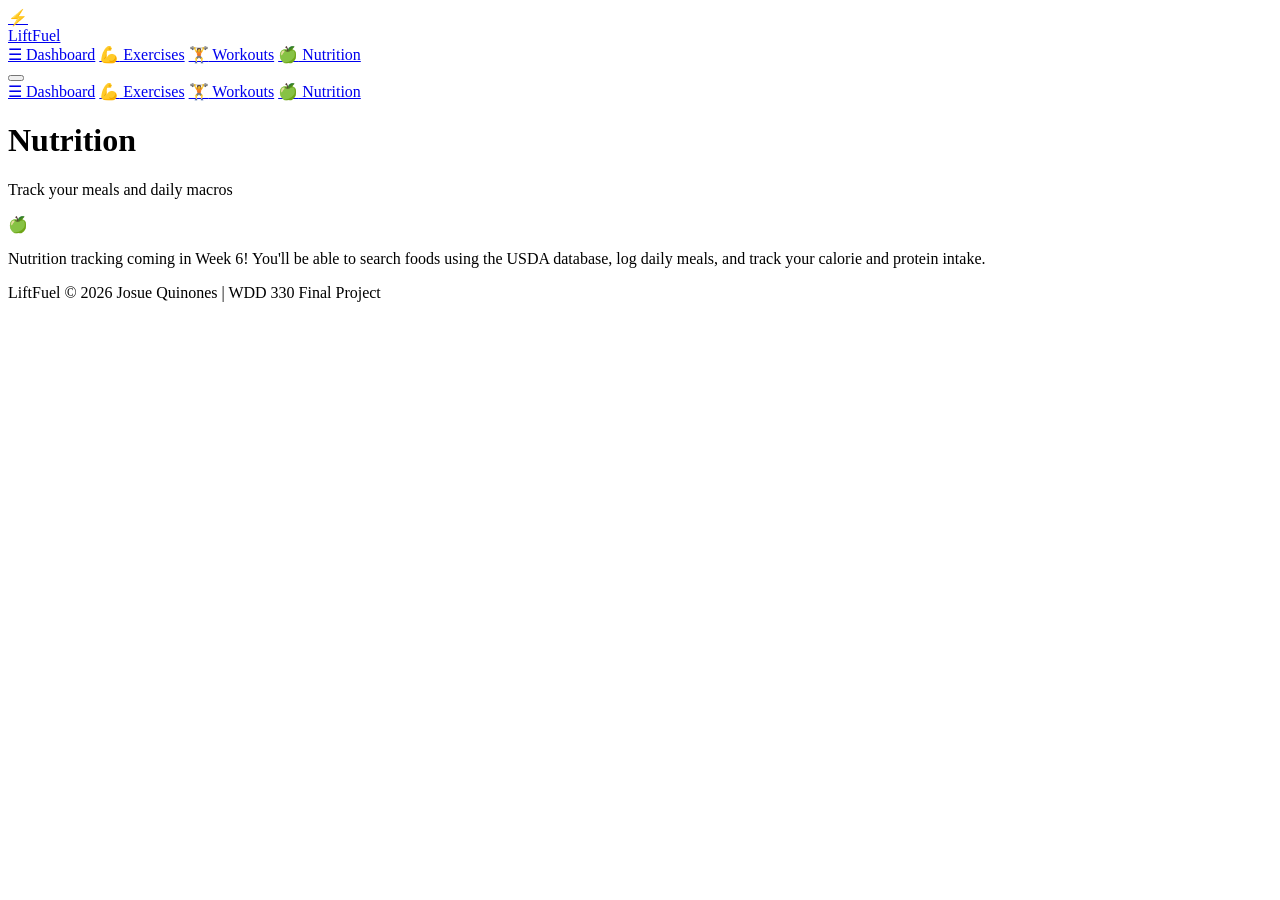
==== nutrition.html @ 5df855d7 "Add HTML pages (dashboard, exercises, workouts, nutrition)" ====
<!DOCTYPE html>
<html lang="en">
<head>
  <meta charset="UTF-8">
  <meta name="viewport" content="width=device-width, initial-scale=1.0">
  <title>LiftFuel - Nutrition</title>
  <link rel="preconnect" href="https://fonts.googleapis.com">
  <link href="https://fonts.googleapis.com/css2?family=Inter:wght@400;500;600;700;800&display=swap" rel="stylesheet">
  <link rel="stylesheet" href="css/styles.css">
</head>
<body>

  <!-- Header -->
  <header class="site-header">
    <div class="container header-inner">
      <a href="index.html" class="logo">
        <div class="logo-icon">&#9889;</div>
        Lift<span>Fuel</span>
      </a>
      <nav class="main-nav" id="desktopNav">
        <a href="index.html"><span class="nav-icon">&#9776;</span> Dashboard</a>
        <a href="exercises.html"><span class="nav-icon">&#128170;</span> Exercises</a>
        <a href="workouts.html"><span class="nav-icon">&#127947;</span> Workouts</a>
        <a href="nutrition.html" class="active"><span class="nav-icon">&#127823;</span> Nutrition</a>
      </nav>
      <button class="menu-toggle" id="menuToggle" aria-label="Toggle menu">
        <span></span><span></span><span></span>
      </button>
    </div>
  </header>

  <nav class="mobile-nav" id="mobileNav">
    <a href="index.html"><span class="nav-icon">&#9776;</span> Dashboard</a>
    <a href="exercises.html"><span class="nav-icon">&#128170;</span> Exercises</a>
    <a href="workouts.html"><span class="nav-icon">&#127947;</span> Workouts</a>
    <a href="nutrition.html" class="active"><span class="nav-icon">&#127823;</span> Nutrition</a>
  </nav>

  <main class="page-content">
    <div class="container">
      <div class="page-header">
        <h1>Nutrition</h1>
        <p>Track your meals and daily macros</p>
      </div>

      <div class="card">
        <div class="state-message">
          <div class="state-icon">&#127823;</div>
          <p>Nutrition tracking coming in Week 6! You'll be able to search foods using the USDA database, log daily meals, and track your calorie and protein intake.</p>
        </div>
      </div>
    </div>
  </main>

  <footer class="site-footer">
    <div class="container">
      <p>LiftFuel &copy; 2026 Josue Quinones | WDD 330 Final Project</p>
    </div>
  </footer>

  <script src="js/ui.js"></script>
</body>
</html>
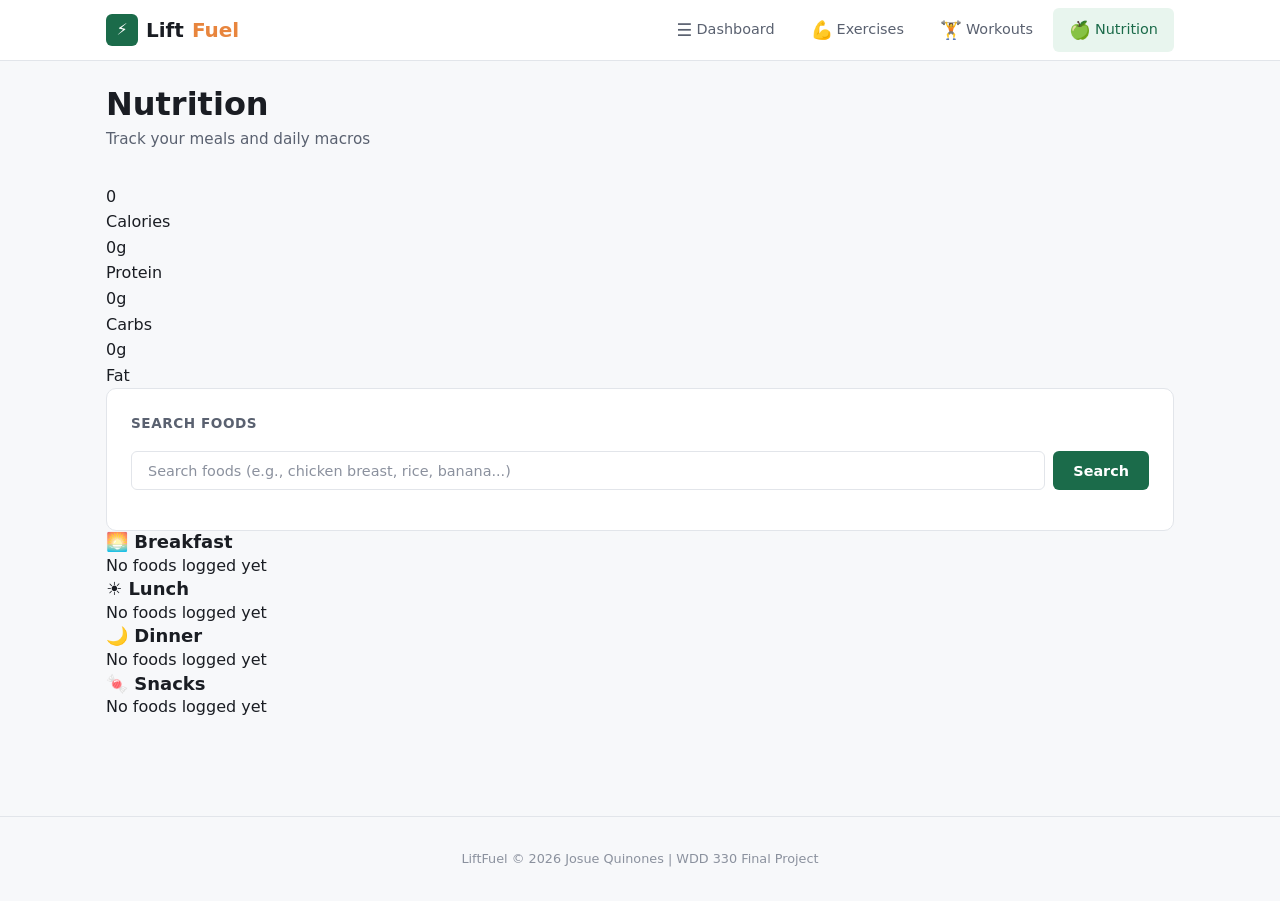
==== commit 326aac39: "Update nutrition page with food search, meal tracking, and macro totals Added daily macro totals sec" ====
--- a/nutrition.html
+++ b/nutrition.html
@@ -43,12 +43,124 @@
         <p>Track your meals and daily macros</p>
       </div>
 
-      <div class="card">
-        <div class="state-message">
-          <div class="state-icon">&#127823;</div>
-          <p>Nutrition tracking coming in Week 6! You'll be able to search foods using the USDA database, log daily meals, and track your calorie and protein intake.</p>
+      <!-- Daily Macro Totals -->
+      <div class="macro-totals" id="macroTotals">
+        <div class="macro-total-item">
+          <div class="macro-total-value" id="totalCalories">0</div>
+          <div class="macro-total-label">Calories</div>
+        </div>
+        <div class="macro-total-item">
+          <div class="macro-total-value" id="totalProtein">0g</div>
+          <div class="macro-total-label">Protein</div>
+        </div>
+        <div class="macro-total-item">
+          <div class="macro-total-value" id="totalCarbs">0g</div>
+          <div class="macro-total-label">Carbs</div>
+        </div>
+        <div class="macro-total-item">
+          <div class="macro-total-value" id="totalFat">0g</div>
+          <div class="macro-total-label">Fat</div>
         </div>
       </div>
+
+      <!-- Food Search -->
+      <div class="card food-search-container">
+        <div class="card-header">
+          <span class="card-title">Search Foods</span>
+        </div>
+        <div class="search-bar">
+          <div class="input-group" style="flex:1">
+            <input type="text" id="foodSearch" placeholder="Search foods (e.g., chicken breast, rice, banana...)" autocomplete="off">
+          </div>
+          <button class="btn btn-primary" id="foodSearchBtn">Search</button>
+        </div>
+
+        <!-- Search Results -->
+        <div id="foodResults" style="margin-top: var(--space-md);"></div>
+
+        <!-- Loading -->
+        <div id="foodLoading" style="display:none; margin-top: var(--space-md);">
+          <div class="state-message">
+            <div class="spinner"></div>
+            <p style="margin-top: var(--space-md)">Searching foods...</p>
+          </div>
+        </div>
+
+        <!-- Error -->
+        <div id="foodError" style="display:none; margin-top: var(--space-md);">
+          <div class="state-message">
+            <div class="state-icon">&#9888;</div>
+            <p id="foodErrorMsg">Something went wrong. Please try again.</p>
+          </div>
+        </div>
+      </div>
+
+      <!-- Add to Meal Modal -->
+      <div class="modal-overlay" id="addFoodModal">
+        <div class="modal">
+          <button class="modal-close" id="addFoodModalClose">&times;</button>
+          <h2 id="addFoodName">Food Name</h2>
+          <div id="addFoodBody">
+            <!-- Macro preview per serving -->
+            <div class="food-result-macros" id="addFoodMacros" style="margin-bottom: var(--space-md); font-size: 0.9rem;"></div>
+
+            <!-- Serving size -->
+            <div class="form-group" style="margin-bottom: var(--space-md);">
+              <label for="servingInput">Serving Size (grams)</label>
+              <input type="number" id="servingInput" min="1" value="100" style="width:100px;">
+            </div>
+
+            <!-- Meal type -->
+            <div class="form-group" style="margin-bottom: var(--space-md);">
+              <label for="mealTypeSelect">Add to</label>
+              <select id="mealTypeSelect">
+                <option value="breakfast">Breakfast</option>
+                <option value="lunch">Lunch</option>
+                <option value="dinner">Dinner</option>
+                <option value="snacks">Snacks</option>
+              </select>
+            </div>
+
+            <button class="btn btn-accent" id="confirmAddFoodBtn">Add to Meal</button>
+          </div>
+        </div>
+      </div>
+
+      <!-- Meal Sections -->
+      <div id="mealSections">
+        <!-- Breakfast -->
+        <div class="meal-section" data-meal="breakfast">
+          <div class="meal-section-header">
+            <h3>&#127749; Breakfast</h3>
+          </div>
+          <div class="meal-items" data-meal="breakfast"></div>
+        </div>
+
+        <!-- Lunch -->
+        <div class="meal-section" data-meal="lunch">
+          <div class="meal-section-header">
+            <h3>&#9728; Lunch</h3>
+          </div>
+          <div class="meal-items" data-meal="lunch"></div>
+        </div>
+
+        <!-- Dinner -->
+        <div class="meal-section" data-meal="dinner">
+          <div class="meal-section-header">
+            <h3>&#127769; Dinner</h3>
+          </div>
+          <div class="meal-items" data-meal="dinner"></div>
+        </div>
+
+        <!-- Snacks -->
+        <div class="meal-section" data-meal="snacks">
+          <div class="meal-section-header">
+            <h3>&#127852; Snacks</h3>
+          </div>
+          <div class="meal-items" data-meal="snacks"></div>
+        </div>
+      </div>
+
     </div>
   </main>
 
@@ -59,5 +171,9 @@
   </footer>
 
   <script src="js/ui.js"></script>
+  <script src="js/utils.js"></script>
+  <script src="js/storage.js"></script>
+  <script src="js/api/usda.js"></script>
+  <script src="js/nutrition.js"></script>
 </body>
 </html>
--- a/css/styles.css
+++ b/css/styles.css
@@ -0,0 +1,755 @@
+/* ============================================
+   LiftFuel - Workout & Nutrition Tracker
+   Base Styles & Graphic Identity
+   ============================================ */
+
+/* --- CSS Custom Properties (Brand Identity) --- */
+:root {
+  /* Primary palette */
+  --color-primary: #1B6B4A;
+  --color-primary-light: #238C61;
+  --color-primary-dark: #145236;
+  --color-primary-bg: #E8F5EE;
+
+  /* Accent */
+  --color-accent: #E8853D;
+  --color-accent-light: #F0A46A;
+  --color-accent-dark: #C96A24;
+
+  /* Neutrals */
+  --color-bg: #F7F8FA;
+  --color-surface: #FFFFFF;
+  --color-border: #E2E5EA;
+  --color-text: #1A1D23;
+  --color-text-secondary: #5A6170;
+  --color-text-muted: #8B919E;
+
+  /* Feedback */
+  --color-success: #22A75D;
+  --color-warning: #E8853D;
+  --color-error: #D94052;
+  --color-info: #3B82C4;
+
+  /* Spacing */
+  --space-xs: 0.25rem;
+  --space-sm: 0.5rem;
+  --space-md: 1rem;
+  --space-lg: 1.5rem;
+  --space-xl: 2rem;
+  --space-2xl: 3rem;
+
+  /* Typography */
+  --font-heading: 'Inter', system-ui, -apple-system, sans-serif;
+  --font-body: 'Inter', system-ui, -apple-system, sans-serif;
+  --font-mono: 'JetBrains Mono', 'Fira Code', monospace;
+
+  /* Radius */
+  --radius-sm: 6px;
+  --radius-md: 10px;
+  --radius-lg: 16px;
+  --radius-full: 9999px;
+
+  /* Shadows */
+  --shadow-sm: 0 1px 3px rgba(0, 0, 0, 0.06);
+  --shadow-md: 0 4px 12px rgba(0, 0, 0, 0.08);
+  --shadow-lg: 0 8px 24px rgba(0, 0, 0, 0.1);
+
+  /* Transitions */
+  --transition-fast: 150ms ease;
+  --transition-base: 250ms ease;
+}
+
+/* --- Reset & Base --- */
+*,
+*::before,
+*::after {
+  box-sizing: border-box;
+  margin: 0;
+  padding: 0;
+}
+
+html {
+  font-size: 16px;
+  scroll-behavior: smooth;
+}
+
+body {
+  font-family: var(--font-body);
+  color: var(--color-text);
+  background: var(--color-bg);
+  line-height: 1.6;
+  min-height: 100vh;
+  -webkit-font-smoothing: antialiased;
+}
+
+a {
+  color: var(--color-primary);
+  text-decoration: none;
+  transition: color var(--transition-fast);
+}
+
+a:hover {
+  color: var(--color-primary-light);
+}
+
+img {
+  max-width: 100%;
+  display: block;
+}
+
+button {
+  cursor: pointer;
+  font-family: inherit;
+  font-size: inherit;
+  border: none;
+  background: none;
+}
+
+ul, ol {
+  list-style: none;
+}
+
+/* --- Typography --- */
+h1, h2, h3, h4 {
+  font-family: var(--font-heading);
+  font-weight: 700;
+  line-height: 1.2;
+  color: var(--color-text);
+}
+
+h1 { font-size: 1.75rem; }
+h2 { font-size: 1.375rem; }
+h3 { font-size: 1.125rem; }
+h4 { font-size: 1rem; }
+
+.text-secondary { color: var(--color-text-secondary); }
+.text-muted { color: var(--color-text-muted); }
+.text-accent { color: var(--color-accent); }
+.text-primary { color: var(--color-primary); }
+
+/* --- Layout --- */
+.container {
+  width: 100%;
+  max-width: 1100px;
+  margin: 0 auto;
+  padding: 0 var(--space-md);
+}
+
+.page-content {
+  padding: var(--space-lg) 0 var(--space-2xl);
+}
+
+/* --- Header & Navigation --- */
+.site-header {
+  background: var(--color-surface);
+  border-bottom: 1px solid var(--color-border);
+  position: sticky;
+  top: 0;
+  z-index: 100;
+}
+
+.header-inner {
+  display: flex;
+  align-items: center;
+  justify-content: space-between;
+  height: 60px;
+}
+
+.logo {
+  display: flex;
+  align-items: center;
+  gap: var(--space-sm);
+  font-family: var(--font-heading);
+  font-weight: 800;
+  font-size: 1.25rem;
+  color: var(--color-text);
+}
+
+.logo-icon {
+  width: 32px;
+  height: 32px;
+  background: var(--color-primary);
+  border-radius: var(--radius-sm);
+  display: flex;
+  align-items: center;
+  justify-content: center;
+  color: white;
+  font-size: 1rem;
+}
+
+.logo span {
+  color: var(--color-accent);
+}
+
+/* Desktop nav */
+.main-nav {
+  display: none;
+}
+
+.main-nav a {
+  display: flex;
+  align-items: center;
+  gap: var(--space-xs);
+  padding: var(--space-sm) var(--space-md);
+  color: var(--color-text-secondary);
+  font-weight: 500;
+  font-size: 0.9rem;
+  border-radius: var(--radius-sm);
+  transition: all var(--transition-fast);
+}
+
+.main-nav a:hover,
+.main-nav a.active {
+  color: var(--color-primary);
+  background: var(--color-primary-bg);
+}
+
+.main-nav a .nav-icon {
+  font-size: 1.1rem;
+}
+
+/* Mobile hamburger */
+.menu-toggle {
+  display: flex;
+  flex-direction: column;
+  gap: 5px;
+  padding: var(--space-sm);
+}
+
+.menu-toggle span {
+  display: block;
+  width: 22px;
+  height: 2px;
+  background: var(--color-text);
+  border-radius: 2px;
+  transition: all var(--transition-base);
+}
+
+.menu-toggle.open span:nth-child(1) {
+  transform: rotate(45deg) translate(5px, 5px);
+}
+.menu-toggle.open span:nth-child(2) {
+  opacity: 0;
+}
+.menu-toggle.open span:nth-child(3) {
+  transform: rotate(-45deg) translate(5px, -5px);
+}
+
+/* Mobile nav drawer */
+.mobile-nav {
+  display: none;
+  position: fixed;
+  top: 60px;
+  left: 0;
+  right: 0;
+  bottom: 0;
+  background: var(--color-surface);
+  z-index: 99;
+  padding: var(--space-lg);
+  flex-direction: column;
+  gap: var(--space-sm);
+}
+
+.mobile-nav.open {
+  display: flex;
+}
+
+.mobile-nav a {
+  display: flex;
+  align-items: center;
+  gap: var(--space-sm);
+  padding: var(--space-md);
+  color: var(--color-text-secondary);
+  font-weight: 500;
+  font-size: 1rem;
+  border-radius: var(--radius-md);
+  transition: all var(--transition-fast);
+}
+
+.mobile-nav a:hover,
+.mobile-nav a.active {
+  color: var(--color-primary);
+  background: var(--color-primary-bg);
+}
+
+.mobile-nav a .nav-icon {
+  font-size: 1.25rem;
+}
+
+/* --- Buttons --- */
+.btn {
+  display: inline-flex;
+  align-items: center;
+  justify-content: center;
+  gap: var(--space-sm);
+  padding: 0.6rem 1.25rem;
+  font-weight: 600;
+  font-size: 0.9rem;
+  border-radius: var(--radius-sm);
+  transition: all var(--transition-fast);
+  white-space: nowrap;
+}
+
+.btn-primary {
+  background: var(--color-primary);
+  color: white;
+}
+.btn-primary:hover {
+  background: var(--color-primary-light);
+  color: white;
+}
+
+.btn-accent {
+  background: var(--color-accent);
+  color: white;
+}
+.btn-accent:hover {
+  background: var(--color-accent-light);
+  color: white;
+}
+
+.btn-outline {
+  border: 1.5px solid var(--color-border);
+  color: var(--color-text);
+  background: var(--color-surface);
+}
+.btn-outline:hover {
+  border-color: var(--color-primary);
+  color: var(--color-primary);
+}
+
+.btn-sm {
+  padding: 0.4rem 0.85rem;
+  font-size: 0.8rem;
+}
+
+.btn-lg {
+  padding: 0.75rem 1.5rem;
+  font-size: 1rem;
+}
+
+/* --- Cards --- */
+.card {
+  background: var(--color-surface);
+  border: 1px solid var(--color-border);
+  border-radius: var(--radius-md);
+  padding: var(--space-lg);
+  transition: box-shadow var(--transition-fast);
+}
+
+.card:hover {
+  box-shadow: var(--shadow-sm);
+}
+
+.card-header {
+  display: flex;
+  align-items: center;
+  justify-content: space-between;
+  margin-bottom: var(--space-md);
+}
+
+.card-title {
+  font-size: 0.85rem;
+  font-weight: 600;
+  color: var(--color-text-secondary);
+  text-transform: uppercase;
+  letter-spacing: 0.04em;
+}
+
+.card-icon {
+  width: 36px;
+  height: 36px;
+  border-radius: var(--radius-sm);
+  display: flex;
+  align-items: center;
+  justify-content: center;
+  font-size: 1.1rem;
+}
+
+.card-value {
+  font-size: 1.75rem;
+  font-weight: 800;
+  color: var(--color-text);
+  line-height: 1;
+  margin-bottom: var(--space-xs);
+}
+
+.card-subtitle {
+  font-size: 0.8rem;
+  color: var(--color-text-muted);
+}
+
+/* --- Grid Layouts --- */
+.grid-2 {
+  display: grid;
+  grid-template-columns: 1fr;
+  gap: var(--space-md);
+}
+
+.grid-3 {
+  display: grid;
+  grid-template-columns: 1fr;
+  gap: var(--space-md);
+}
+
+.grid-4 {
+  display: grid;
+  grid-template-columns: repeat(2, 1fr);
+  gap: var(--space-md);
+}
+
+/* --- Form Elements --- */
+.input-group {
+  position: relative;
+}
+
+.input-group input,
+.input-group select {
+  width: 100%;
+  padding: 0.65rem 1rem;
+  font-family: inherit;
+  font-size: 0.9rem;
+  border: 1.5px solid var(--color-border);
+  border-radius: var(--radius-sm);
+  background: var(--color-surface);
+  color: var(--color-text);
+  transition: border-color var(--transition-fast);
+}
+
+.input-group input:focus,
+.input-group select:focus {
+  outline: none;
+  border-color: var(--color-primary);
+  box-shadow: 0 0 0 3px var(--color-primary-bg);
+}
+
+.input-group input::placeholder {
+  color: var(--color-text-muted);
+}
+
+.search-bar {
+  display: flex;
+  gap: var(--space-sm);
+}
+
+.search-bar input {
+  flex: 1;
+}
+
+/* --- Tags / Badges --- */
+.badge {
+  display: inline-flex;
+  align-items: center;
+  padding: 0.2rem 0.6rem;
+  font-size: 0.75rem;
+  font-weight: 600;
+  border-radius: var(--radius-full);
+  gap: var(--space-xs);
+}
+
+.badge-primary {
+  background: var(--color-primary-bg);
+  color: var(--color-primary);
+}
+
+.badge-accent {
+  background: #FEF0E5;
+  color: var(--color-accent-dark);
+}
+
+/* --- Filter Pills --- */
+.filter-group {
+  display: flex;
+  flex-wrap: wrap;
+  gap: var(--space-sm);
+  margin: var(--space-md) 0;
+}
+
+.filter-pill {
+  padding: 0.35rem 0.85rem;
+  font-size: 0.8rem;
+  font-weight: 500;
+  border-radius: var(--radius-full);
+  border: 1.5px solid var(--color-border);
+  color: var(--color-text-secondary);
+  background: var(--color-surface);
+  cursor: pointer;
+  transition: all var(--transition-fast);
+}
+
+.filter-pill:hover,
+.filter-pill.active {
+  border-color: var(--color-primary);
+  color: var(--color-primary);
+  background: var(--color-primary-bg);
+}
+
+/* --- Exercise Cards --- */
+.exercise-list {
+  display: grid;
+  grid-template-columns: 1fr;
+  gap: var(--space-md);
+}
+
+.exercise-card {
+  background: var(--color-surface);
+  border: 1px solid var(--color-border);
+  border-radius: var(--radius-md);
+  padding: var(--space-lg);
+  cursor: pointer;
+  transition: all var(--transition-fast);
+}
+
+.exercise-card:hover {
+  border-color: var(--color-primary-light);
+  box-shadow: var(--shadow-sm);
+}
+
+.exercise-card h3 {
+  margin-bottom: var(--space-xs);
+}
+
+.exercise-meta {
+  display: flex;
+  flex-wrap: wrap;
+  gap: var(--space-sm);
+  margin-top: var(--space-sm);
+}
+
+/* --- Modal --- */
+.modal-overlay {
+  position: fixed;
+  inset: 0;
+  background: rgba(0, 0, 0, 0.5);
+  z-index: 200;
+  display: flex;
+  align-items: center;
+  justify-content: center;
+  padding: var(--space-md);
+  opacity: 0;
+  pointer-events: none;
+  transition: opacity var(--transition-base);
+}
+
+.modal-overlay.open {
+  opacity: 1;
+  pointer-events: all;
+}
+
+.modal {
+  background: var(--color-surface);
+  border-radius: var(--radius-lg);
+  max-width: 560px;
+  width: 100%;
+  max-height: 85vh;
+  overflow-y: auto;
+  padding: var(--space-xl);
+  position: relative;
+  transform: translateY(16px);
+  transition: transform var(--transition-base);
+}
+
+.modal-overlay.open .modal {
+  transform: translateY(0);
+}
+
+.modal-close {
+  position: absolute;
+  top: var(--space-md);
+  right: var(--space-md);
+  width: 32px;
+  height: 32px;
+  border-radius: var(--radius-full);
+  display: flex;
+  align-items: center;
+  justify-content: center;
+  color: var(--color-text-muted);
+  transition: all var(--transition-fast);
+  font-size: 1.25rem;
+}
+
+.modal-close:hover {
+  background: var(--color-bg);
+  color: var(--color-text);
+}
+
+.modal h2 {
+  margin-bottom: var(--space-md);
+  padding-right: var(--space-xl);
+}
+
+.modal .detail-section {
+  margin-bottom: var(--space-lg);
+}
+
+.modal .detail-section h4 {
+  color: var(--color-text-secondary);
+  text-transform: uppercase;
+  font-size: 0.75rem;
+  letter-spacing: 0.05em;
+  margin-bottom: var(--space-sm);
+}
+
+.modal .detail-section p,
+.modal .detail-section ul {
+  font-size: 0.9rem;
+  color: var(--color-text-secondary);
+  line-height: 1.7;
+}
+
+.modal .detail-section ul {
+  list-style: disc;
+  padding-left: var(--space-lg);
+}
+
+.modal .detail-section img {
+  border-radius: var(--radius-sm);
+  margin-top: var(--space-sm);
+}
+
+/* --- Loading / Empty / Error States --- */
+.state-message {
+  text-align: center;
+  padding: var(--space-2xl) var(--space-lg);
+  color: var(--color-text-muted);
+}
+
+.state-message .state-icon {
+  font-size: 2.5rem;
+  margin-bottom: var(--space-md);
+}
+
+.state-message p {
+  font-size: 0.9rem;
+  max-width: 320px;
+  margin: 0 auto;
+}
+
+.spinner {
+  display: inline-block;
+  width: 24px;
+  height: 24px;
+  border: 3px solid var(--color-border);
+  border-top-color: var(--color-primary);
+  border-radius: 50%;
+  animation: spin 0.7s linear infinite;
+}
+
+@keyframes spin {
+  to { transform: rotate(360deg); }
+}
+
+/* --- Dashboard Stat Cards --- */
+.stat-card .card-icon.green {
+  background: var(--color-primary-bg);
+  color: var(--color-primary);
+}
+.stat-card .card-icon.orange {
+  background: #FEF0E5;
+  color: var(--color-accent);
+}
+.stat-card .card-icon.blue {
+  background: #EBF2FA;
+  color: var(--color-info);
+}
+.stat-card .card-icon.red {
+  background: #FCECED;
+  color: var(--color-error);
+}
+
+/* --- Section Headers --- */
+.section-header {
+  display: flex;
+  align-items: center;
+  justify-content: space-between;
+  margin-bottom: var(--space-lg);
+}
+
+.section-header h2 {
+  font-size: 1.25rem;
+}
+
+/* --- Page Header --- */
+.page-header {
+  margin-bottom: var(--space-xl);
+}
+
+.page-header h1 {
+  margin-bottom: var(--space-xs);
+}
+
+.page-header p {
+  color: var(--color-text-secondary);
+  font-size: 0.95rem;
+}
+
+/* --- Quick Action List (Dashboard) --- */
+.quick-actions {
+  display: flex;
+  flex-direction: column;
+  gap: var(--space-sm);
+}
+
+.quick-action-item {
+  display: flex;
+  align-items: center;
+  gap: var(--space-md);
+  padding: var(--space-md);
+  border-radius: var(--radius-sm);
+  background: var(--color-bg);
+  transition: all var(--transition-fast);
+  text-decoration: none;
+  color: var(--color-text);
+}
+
+.quick-action-item:hover {
+  background: var(--color-primary-bg);
+  color: var(--color-primary);
+}
+
+.quick-action-item .qa-icon {
+  font-size: 1.25rem;
+}
+
+.quick-action-item .qa-text {
+  font-weight: 500;
+  font-size: 0.9rem;
+}
+
+/* --- Footer --- */
+.site-footer {
+  text-align: center;
+  padding: var(--space-xl) 0;
+  color: var(--color-text-muted);
+  font-size: 0.8rem;
+  border-top: 1px solid var(--color-border);
+  margin-top: var(--space-2xl);
+}
+
+/* ============================================
+   Responsive Breakpoints
+   ============================================ */
+
+/* Tablet (640px+) */
+@media (min-width: 640px) {
+  .grid-2 { grid-template-columns: repeat(2, 1fr); }
+  .grid-3 { grid-template-columns: repeat(2, 1fr); }
+  .exercise-list { grid-template-columns: repeat(2, 1fr); }
+
+  h1 { font-size: 2rem; }
+}
+
+/* Desktop (900px+) */
+@media (min-width: 900px) {
+  .menu-toggle { display: none; }
+
+  .main-nav {
+    display: flex;
+    align-items: center;
+    gap: var(--space-xs);
+  }
+
+  .grid-3 { grid-template-columns: repeat(3, 1fr); }
+  .grid-4 { grid-template-columns: repeat(4, 1fr); }
+  .exercise-list { grid-template-columns: repeat(3, 1fr); }
+}
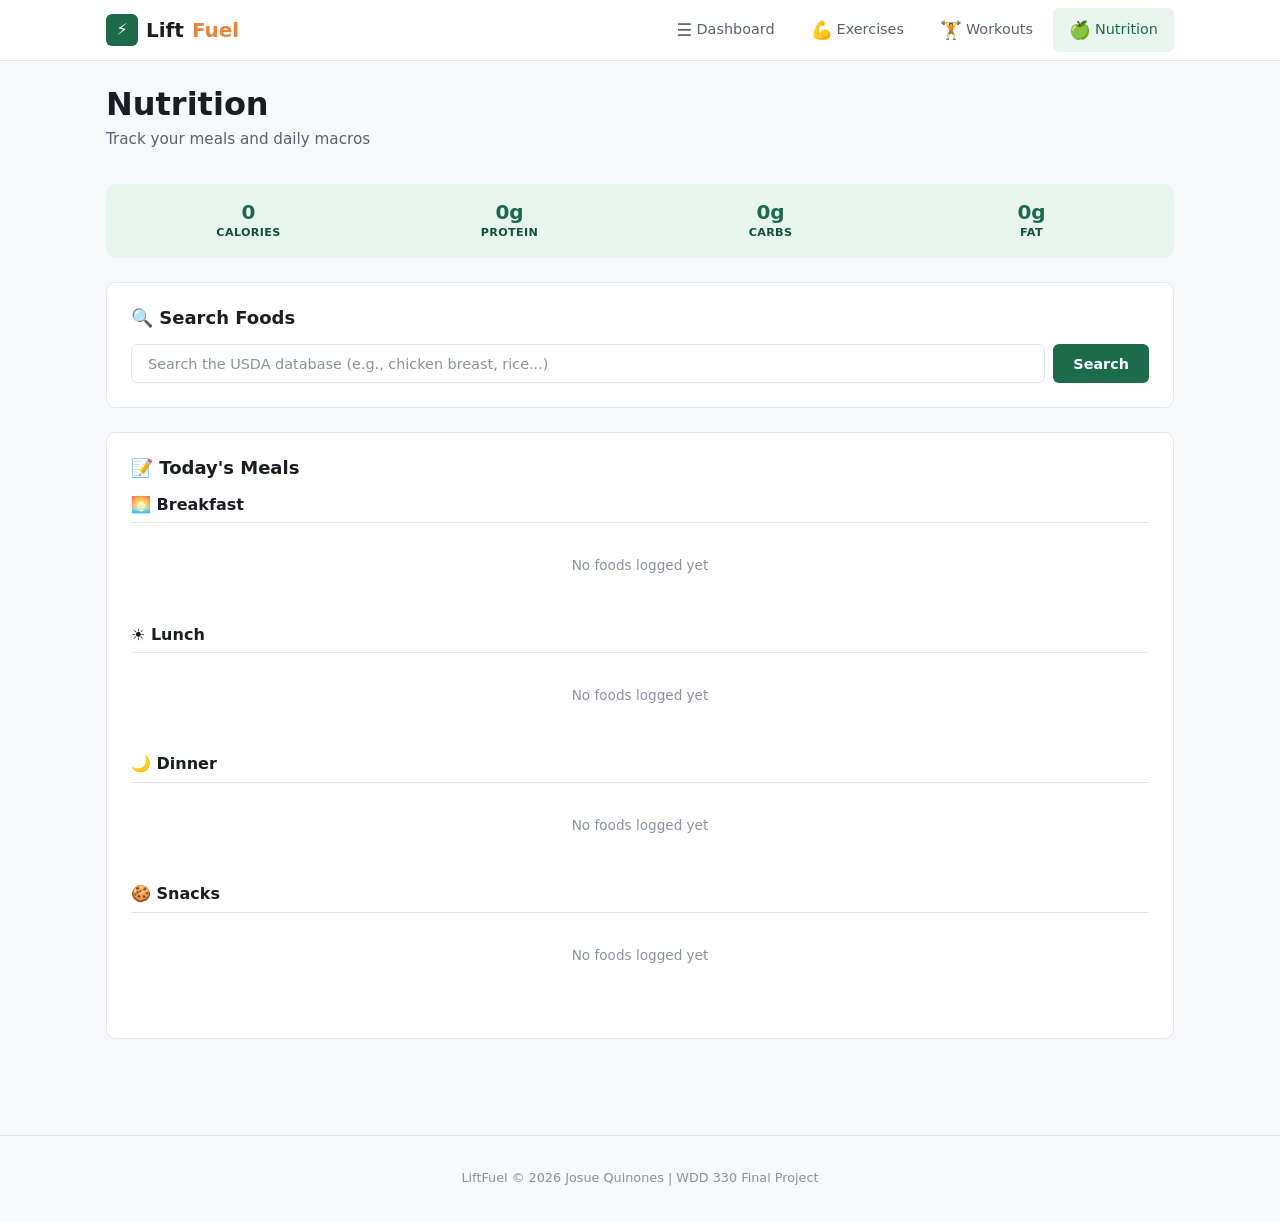
==== commit b5542a6b: "Build nutrition page UI with food search, meal log, and macro tracking Replace the placeholder conte" ====
--- a/nutrition.html
+++ b/nutrition.html
@@ -44,7 +44,7 @@
       </div>
 
       <!-- Daily Macro Totals -->
-      <div class="macro-totals" id="macroTotals">
+      <div class="macro-totals">
         <div class="macro-total-item">
           <div class="macro-total-value" id="totalCalories">0</div>
           <div class="macro-total-label">Calories</div>
@@ -66,103 +66,116 @@
       <!-- Food Search -->
       <div class="card food-search-container">
         <div class="card-header">
-          <span class="card-title">Search Foods</span>
+          <h3>&#128269; Search Foods</h3>
         </div>
         <div class="search-bar">
           <div class="input-group" style="flex:1">
-            <input type="text" id="foodSearch" placeholder="Search foods (e.g., chicken breast, rice, banana...)" autocomplete="off">
+            <input type="text" id="foodSearch" placeholder="Search the USDA database (e.g., chicken breast, rice...)" autocomplete="off">
           </div>
           <button class="btn btn-primary" id="foodSearchBtn">Search</button>
         </div>
 
+        <!-- Loading -->
+        <div class="state-message" id="foodLoading" style="display:none">
+          <div class="spinner"></div>
+          <p style="margin-top: var(--space-md)">Searching foods...</p>
+        </div>
+
+        <!-- Error -->
+        <div class="state-message" id="foodError" style="display:none">
+          <div class="state-icon">&#9888;</div>
+          <p id="foodErrorMsg">Something went wrong.</p>
+        </div>
+
         <!-- Search Results -->
-        <div id="foodResults" style="margin-top: var(--space-md);"></div>
+        <div id="foodResults" style="display:none; margin-top: var(--space-md)"></div>
+      </div>
 
-        <!-- Loading -->
-        <div id="foodLoading" style="display:none; margin-top: var(--space-md);">
-          <div class="state-message">
-            <div class="spinner"></div>
-            <p style="margin-top: var(--space-md)">Searching foods...</p>
+      <!-- Meal Sections -->
+      <div class="card" style="margin-top: var(--space-lg)">
+        <div class="card-header">
+          <h3>&#128221; Today's Meals</h3>
+        </div>
+
+        <!-- Breakfast -->
+        <div class="meal-section">
+          <div class="meal-section-header">
+            <h3>&#127749; Breakfast</h3>
+          </div>
+          <div class="meal-items" data-meal="breakfast">
+            <div class="empty-inline">No foods logged yet</div>
           </div>
         </div>
 
-        <!-- Error -->
-        <div id="foodError" style="display:none; margin-top: var(--space-md);">
-          <div class="state-message">
-            <div class="state-icon">&#9888;</div>
-            <p id="foodErrorMsg">Something went wrong. Please try again.</p>
+        <!-- Lunch -->
+        <div class="meal-section">
+          <div class="meal-section-header">
+            <h3>&#9728; Lunch</h3>
+          </div>
+          <div class="meal-items" data-meal="lunch">
+            <div class="empty-inline">No foods logged yet</div>
+          </div>
+        </div>
+
+        <!-- Dinner -->
+        <div class="meal-section">
+          <div class="meal-section-header">
+            <h3>&#127769; Dinner</h3>
+          </div>
+          <div class="meal-items" data-meal="dinner">
+            <div class="empty-inline">No foods logged yet</div>
+          </div>
+        </div>
+
+        <!-- Snacks -->
+        <div class="meal-section">
+          <div class="meal-section-header">
+            <h3>&#127850; Snacks</h3>
+          </div>
+          <div class="meal-items" data-meal="snacks">
+            <div class="empty-inline">No foods logged yet</div>
           </div>
         </div>
       </div>
+    </div>
+  </main>
 
-      <!-- Add to Meal Modal -->
-      <div class="modal-overlay" id="addFoodModal">
-        <div class="modal">
-          <button class="modal-close" id="addFoodModalClose">&times;</button>
-          <h2 id="addFoodName">Food Name</h2>
-          <div id="addFoodBody">
-            <!-- Macro preview per serving -->
-            <div class="food-result-macros" id="addFoodMacros" style="margin-bottom: var(--space-md); font-size: 0.9rem;"></div>
+  <!-- Add Food Modal -->
+  <div class="modal-overlay" id="addFoodModal">
+    <div class="modal">
+      <button class="modal-close" id="addFoodModalClose">&times;</button>
+      <h2 id="addFoodName">Food Name</h2>
 
-            <!-- Serving size -->
-            <div class="form-group" style="margin-bottom: var(--space-md);">
-              <label for="servingInput">Serving Size (grams)</label>
-              <input type="number" id="servingInput" min="1" value="100" style="width:100px;">
-            </div>
-
-            <!-- Meal type -->
-            <div class="form-group" style="margin-bottom: var(--space-md);">
-              <label for="mealTypeSelect">Add to</label>
-              <select id="mealTypeSelect">
-                <option value="breakfast">Breakfast</option>
-                <option value="lunch">Lunch</option>
-                <option value="dinner">Dinner</option>
-                <option value="snacks">Snacks</option>
-              </select>
-            </div>
-
-            <button class="btn btn-accent" id="confirmAddFoodBtn">Add to Meal</button>
-          </div>
+      <div class="detail-section">
+        <h4>Serving Size</h4>
+        <div class="serving-row">
+          <input type="number" id="servingInput" value="100" min="1" step="1">
+          <span>grams</span>
         </div>
       </div>
 
-      <!-- Meal Sections -->
-      <div id="mealSections">
-        <!-- Breakfast -->
-        <div class="meal-section" data-meal="breakfast">
-          <div class="meal-section-header">
-            <h3>&#127749; Breakfast</h3>
-          </div>
-          <div class="meal-items" data-meal="breakfast"></div>
-        </div>
-
-        <!-- Lunch -->
-        <div class="meal-section" data-meal="lunch">
-          <div class="meal-section-header">
-            <h3>&#9728; Lunch</h3>
-          </div>
-          <div class="meal-items" data-meal="lunch"></div>
-        </div>
-
-        <!-- Dinner -->
-        <div class="meal-section" data-meal="dinner">
-          <div class="meal-section-header">
-            <h3>&#127769; Dinner</h3>
-          </div>
-          <div class="meal-items" data-meal="dinner"></div>
-        </div>
-
-        <!-- Snacks -->
-        <div class="meal-section" data-meal="snacks">
-          <div class="meal-section-header">
-            <h3>&#127852; Snacks</h3>
-          </div>
-          <div class="meal-items" data-meal="snacks"></div>
+      <div class="detail-section">
+        <h4>Macros</h4>
+        <div class="food-result-macros" id="addFoodMacros" style="flex-wrap: wrap; gap: var(--space-md)">
+          <!-- Updated dynamically -->
         </div>
       </div>
 
+      <div class="detail-section">
+        <h4>Meal</h4>
+        <div class="form-group">
+          <select id="mealTypeSelect">
+            <option value="breakfast">Breakfast</option>
+            <option value="lunch">Lunch</option>
+            <option value="dinner">Dinner</option>
+            <option value="snacks">Snacks</option>
+          </select>
+        </div>
+      </div>
+
+      <button class="btn btn-primary btn-lg" id="confirmAddFoodBtn" style="width:100%; margin-top: var(--space-md)">Add to Log</button>
     </div>
-  </main>
+  </div>
 
   <footer class="site-footer">
     <div class="container">
@@ -171,8 +184,8 @@
   </footer>
 
   <script src="js/ui.js"></script>
+  <script src="js/storage.js"></script>
   <script src="js/utils.js"></script>
-  <script src="js/storage.js"></script>
   <script src="js/api/usda.js"></script>
   <script src="js/nutrition.js"></script>
 </body>
--- a/css/styles.css
+++ b/css/styles.css
@@ -290,6 +290,10 @@
   white-space: nowrap;
 }
 
+.btn:active {
+  transform: scale(0.96);
+}
+
 .btn-primary {
   background: var(--color-primary);
   color: white;
@@ -497,12 +501,13 @@
   border-radius: var(--radius-md);
   padding: var(--space-lg);
   cursor: pointer;
-  transition: all var(--transition-fast);
+  transition: all var(--transition-base);
 }
 
 .exercise-card:hover {
   border-color: var(--color-primary-light);
-  box-shadow: var(--shadow-sm);
+  box-shadow: var(--shadow-md);
+  transform: translateY(-3px);
 }
 
 .exercise-card h3 {
@@ -545,12 +550,14 @@
   overflow-y: auto;
   padding: var(--space-xl);
   position: relative;
-  transform: translateY(16px);
-  transition: transform var(--transition-base);
+  transform: translateY(16px) scale(0.95);
+  transition: transform 0.3s cubic-bezier(0.4, 0, 0.2, 1), opacity 0.3s ease;
+  opacity: 0;
 }
 
 .modal-overlay.open .modal {
-  transform: translateY(0);
+  transform: translateY(0) scale(1);
+  opacity: 1;
 }
 
 .modal-close {
@@ -639,7 +646,78 @@
   to { transform: rotate(360deg); }
 }
 
+/* Inline link-style button (for retry links inside messages) */
+.btn-link {
+  background: none;
+  border: none;
+  color: var(--color-primary);
+  cursor: pointer;
+  font-size: inherit;
+  padding: 0;
+  text-decoration: underline;
+  font-family: inherit;
+  transition: color var(--transition-base);
+}
+
+.btn-link:hover {
+  color: var(--color-accent);
+}
+
+/* Filter loading state */
+.filter-loading {
+  display: inline-flex;
+  align-items: center;
+  gap: var(--space-sm);
+  font-size: 0.85rem;
+  color: var(--color-text-muted);
+  padding: var(--space-xs) var(--space-md);
+}
+
+/* State message fade-in */
+.state-message {
+  animation: fadeIn 0.3s ease;
+}
+
+@keyframes fadeIn {
+  from { opacity: 0; transform: translateY(8px); }
+  to   { opacity: 1; transform: translateY(0); }
+}
+
 /* --- Dashboard Stat Cards --- */
+.stat-card {
+  transition: transform var(--transition-base), box-shadow var(--transition-base);
+  animation: cardSlideUp 0.5s ease backwards;
+}
+
+.stat-card:nth-child(1) { animation-delay: 0s; }
+.stat-card:nth-child(2) { animation-delay: 0.1s; }
+.stat-card:nth-child(3) { animation-delay: 0.2s; }
+.stat-card:nth-child(4) { animation-delay: 0.3s; }
+
+@keyframes cardSlideUp {
+  from {
+    opacity: 0;
+    transform: translateY(20px);
+  }
+  to {
+    opacity: 1;
+    transform: translateY(0);
+  }
+}
+
+.stat-card:hover {
+  transform: translateY(-4px);
+  box-shadow: var(--shadow-md);
+}
+
+.stat-card .card-icon {
+  transition: transform var(--transition-base);
+}
+
+.stat-card:hover .card-icon {
+  transform: scale(1.15) rotate(5deg);
+}
+
 .stat-card .card-icon.green {
   background: var(--color-primary-bg);
   color: var(--color-primary);
@@ -705,6 +783,7 @@
 .quick-action-item:hover {
   background: var(--color-primary-bg);
   color: var(--color-primary);
+  transform: translateX(6px);
 }
 
 .quick-action-item .qa-icon {
@@ -726,6 +805,399 @@
   margin-top: var(--space-2xl);
 }
 
+/* --- Tabs --- */
+.tabs {
+  display: flex;
+  gap: var(--space-xs);
+  margin-bottom: var(--space-lg);
+  border-bottom: 2px solid var(--color-border);
+}
+
+.tab-btn {
+  padding: var(--space-sm) var(--space-md);
+  font-weight: 600;
+  font-size: 0.9rem;
+  color: var(--color-text-muted);
+  border-bottom: 2px solid transparent;
+  margin-bottom: -2px;
+  transition: all var(--transition-fast);
+}
+
+.tab-btn:hover {
+  color: var(--color-text-secondary);
+}
+
+.tab-btn.active {
+  color: var(--color-primary);
+  border-bottom-color: var(--color-primary);
+}
+
+.tab-panel {
+  display: none;
+}
+
+.tab-panel.active {
+  display: block;
+}
+
+/* --- Workout Builder Forms --- */
+.routine-form {
+  display: flex;
+  flex-direction: column;
+  gap: var(--space-md);
+}
+
+.form-row {
+  display: flex;
+  gap: var(--space-sm);
+  align-items: flex-end;
+  flex-wrap: wrap;
+}
+
+.form-group {
+  display: flex;
+  flex-direction: column;
+  gap: var(--space-xs);
+  flex: 1;
+  min-width: 0;
+}
+
+.form-group label {
+  font-size: 0.8rem;
+  font-weight: 600;
+  color: var(--color-text-secondary);
+  text-transform: uppercase;
+  letter-spacing: 0.04em;
+}
+
+.form-group input,
+.form-group select {
+  width: 100%;
+  padding: 0.55rem 0.75rem;
+  font-family: inherit;
+  font-size: 0.9rem;
+  border: 1.5px solid var(--color-border);
+  border-radius: var(--radius-sm);
+  background: var(--color-surface);
+  color: var(--color-text);
+  transition: border-color var(--transition-fast);
+}
+
+.form-group input:focus,
+.form-group select:focus {
+  outline: none;
+  border-color: var(--color-primary);
+  box-shadow: 0 0 0 3px var(--color-primary-bg);
+}
+
+.form-group-narrow {
+  flex: 0 0 80px;
+}
+
+/* --- Exercise List in Builder --- */
+.exercise-item {
+  display: flex;
+  align-items: center;
+  justify-content: space-between;
+  padding: var(--space-md);
+  background: var(--color-bg);
+  border-radius: var(--radius-sm);
+  gap: var(--space-sm);
+}
+
+.exercise-item-info {
+  flex: 1;
+  min-width: 0;
+}
+
+.exercise-item-name {
+  font-weight: 600;
+  font-size: 0.9rem;
+  color: var(--color-text);
+}
+
+.exercise-item-detail {
+  font-size: 0.8rem;
+  color: var(--color-text-muted);
+}
+
+.exercise-item .btn-remove {
+  color: var(--color-error);
+  font-size: 1.1rem;
+  padding: var(--space-xs);
+  flex-shrink: 0;
+}
+
+.exercise-item .btn-remove:hover {
+  background: #FCECED;
+  border-radius: var(--radius-sm);
+}
+
+/* --- Routine Cards --- */
+.routine-card {
+  background: var(--color-surface);
+  border: 1px solid var(--color-border);
+  border-radius: var(--radius-md);
+  padding: var(--space-lg);
+  margin-bottom: var(--space-md);
+}
+
+.routine-card-header {
+  display: flex;
+  align-items: center;
+  justify-content: space-between;
+  margin-bottom: var(--space-md);
+}
+
+.routine-card-header h3 {
+  font-size: 1.05rem;
+}
+
+.routine-days {
+  display: flex;
+  gap: var(--space-xs);
+  flex-wrap: wrap;
+}
+
+.day-badge {
+  display: inline-flex;
+  align-items: center;
+  justify-content: center;
+  width: 32px;
+  height: 32px;
+  font-size: 0.7rem;
+  font-weight: 700;
+  border-radius: var(--radius-full);
+  border: 1.5px solid var(--color-border);
+  color: var(--color-text-muted);
+  cursor: pointer;
+  transition: all var(--transition-fast);
+}
+
+.day-badge.active,
+.day-badge.selected {
+  background: var(--color-primary);
+  border-color: var(--color-primary);
+  color: white;
+}
+
+.routine-exercises {
+  display: flex;
+  flex-direction: column;
+  gap: var(--space-sm);
+}
+
+.routine-actions {
+  display: flex;
+  gap: var(--space-sm);
+  margin-top: var(--space-md);
+  padding-top: var(--space-md);
+  border-top: 1px solid var(--color-border);
+}
+
+/* --- Session / Log Cards --- */
+.session-card {
+  background: var(--color-surface);
+  border: 1px solid var(--color-border);
+  border-radius: var(--radius-md);
+  padding: var(--space-lg);
+  margin-bottom: var(--space-md);
+}
+
+.session-header {
+  display: flex;
+  align-items: center;
+  justify-content: space-between;
+  margin-bottom: var(--space-md);
+}
+
+.session-date {
+  font-size: 0.8rem;
+  color: var(--color-text-muted);
+}
+
+.session-exercises {
+  display: flex;
+  flex-direction: column;
+  gap: var(--space-sm);
+}
+
+.log-set-row {
+  display: flex;
+  gap: var(--space-sm);
+  align-items: center;
+}
+
+.log-set-row .form-group {
+  flex: 0 0 70px;
+}
+
+.log-set-row .set-number {
+  font-size: 0.8rem;
+  font-weight: 700;
+  color: var(--color-text-muted);
+  width: 30px;
+  text-align: center;
+  flex-shrink: 0;
+}
+
+/* --- Nutrition / Meal Sections --- */
+.food-search-container {
+  margin-bottom: var(--space-lg);
+}
+
+.food-result-item {
+  display: flex;
+  align-items: center;
+  justify-content: space-between;
+  padding: var(--space-md);
+  background: var(--color-bg);
+  border-radius: var(--radius-sm);
+  margin-bottom: var(--space-sm);
+  gap: var(--space-md);
+}
+
+.food-result-info {
+  flex: 1;
+  min-width: 0;
+}
+
+.food-result-name {
+  font-weight: 600;
+  font-size: 0.9rem;
+  color: var(--color-text);
+}
+
+.food-result-brand {
+  font-size: 0.8rem;
+  color: var(--color-text-muted);
+}
+
+.food-result-macros {
+  display: flex;
+  gap: var(--space-md);
+  font-size: 0.8rem;
+  color: var(--color-text-secondary);
+  margin-top: var(--space-xs);
+}
+
+.macro-label {
+  font-weight: 600;
+}
+
+.meal-section {
+  margin-bottom: var(--space-lg);
+}
+
+.meal-section-header {
+  display: flex;
+  align-items: center;
+  justify-content: space-between;
+  margin-bottom: var(--space-sm);
+  padding-bottom: var(--space-sm);
+  border-bottom: 1px solid var(--color-border);
+}
+
+.meal-section-header h3 {
+  font-size: 1rem;
+  display: flex;
+  align-items: center;
+  gap: var(--space-sm);
+}
+
+.meal-item {
+  display: flex;
+  align-items: center;
+  justify-content: space-between;
+  padding: var(--space-sm) var(--space-md);
+  border-radius: var(--radius-sm);
+  gap: var(--space-sm);
+}
+
+.meal-item:hover {
+  background: var(--color-bg);
+}
+
+.meal-item-name {
+  font-size: 0.9rem;
+  flex: 1;
+  min-width: 0;
+}
+
+.meal-item-macros {
+  display: flex;
+  gap: var(--space-md);
+  font-size: 0.8rem;
+  color: var(--color-text-secondary);
+  flex-shrink: 0;
+}
+
+/* --- Macro Totals Bar --- */
+.macro-totals {
+  display: grid;
+  grid-template-columns: repeat(4, 1fr);
+  gap: var(--space-sm);
+  padding: var(--space-md);
+  background: var(--color-primary-bg);
+  border-radius: var(--radius-md);
+  margin-bottom: var(--space-lg);
+}
+
+.macro-total-item {
+  text-align: center;
+}
+
+.macro-total-value {
+  font-size: 1.25rem;
+  font-weight: 800;
+  color: var(--color-primary);
+  line-height: 1.2;
+}
+
+.macro-total-label {
+  font-size: 0.7rem;
+  font-weight: 600;
+  color: var(--color-primary-dark);
+  text-transform: uppercase;
+  letter-spacing: 0.03em;
+}
+
+/* --- Serving Size Input --- */
+.serving-row {
+  display: flex;
+  gap: var(--space-sm);
+  align-items: center;
+  margin-top: var(--space-sm);
+}
+
+.serving-row input {
+  width: 70px;
+  padding: 0.4rem 0.5rem;
+  font-family: inherit;
+  font-size: 0.85rem;
+  border: 1.5px solid var(--color-border);
+  border-radius: var(--radius-sm);
+  text-align: center;
+}
+
+.serving-row input:focus {
+  outline: none;
+  border-color: var(--color-primary);
+}
+
+.serving-row span {
+  font-size: 0.8rem;
+  color: var(--color-text-muted);
+}
+
+/* --- Empty inline message --- */
+.empty-inline {
+  text-align: center;
+  padding: var(--space-lg);
+  color: var(--color-text-muted);
+  font-size: 0.85rem;
+}
+
 /* ============================================
    Responsive Breakpoints
    ============================================ */
@@ -753,3 +1225,405 @@
   .grid-4 { grid-template-columns: repeat(4, 1fr); }
   .exercise-list { grid-template-columns: repeat(3, 1fr); }
 }
+
+/* ============================================
+   Dashboard - Today's Routine
+   ============================================ */
+
+.routine-summary {
+  padding: var(--space-md);
+}
+
+.routine-summary + .routine-summary {
+  border-top: 1px solid var(--color-border);
+}
+
+.routine-summary-header {
+  display: flex;
+  align-items: center;
+  justify-content: space-between;
+  margin-bottom: var(--space-md);
+}
+
+.routine-summary-name {
+  font-size: 1.05rem;
+  font-weight: 600;
+  color: var(--color-text);
+  margin: 0;
+}
+
+.routine-exercise-list {
+  display: flex;
+  flex-direction: column;
+  gap: var(--space-sm);
+}
+
+.routine-exercise-row {
+  display: flex;
+  align-items: center;
+  justify-content: space-between;
+  padding: var(--space-sm) var(--space-md);
+  background: var(--color-bg);
+  border-radius: var(--radius-sm);
+}
+
+.routine-exercise-name {
+  font-weight: 500;
+  font-size: 0.9rem;
+  color: var(--color-text);
+}
+
+.routine-exercise-detail {
+  font-size: 0.85rem;
+  color: var(--color-text-secondary);
+  white-space: nowrap;
+}
+
+/* ============================================
+   Dashboard - Macro Progress
+   ============================================ */
+
+.macro-progress-grid {
+  display: grid;
+  grid-template-columns: 1fr;
+  gap: var(--space-lg);
+}
+
+@media (min-width: 600px) {
+  .macro-progress-grid {
+    grid-template-columns: 1fr 1fr;
+  }
+}
+
+.macro-progress-item {
+  display: flex;
+  flex-direction: column;
+  gap: var(--space-xs);
+}
+
+.macro-progress-label {
+  display: flex;
+  justify-content: space-between;
+  align-items: baseline;
+}
+
+.macro-progress-name {
+  font-weight: 600;
+  font-size: 0.9rem;
+  color: var(--color-text);
+}
+
+.macro-progress-value {
+  font-size: 0.85rem;
+  color: var(--color-text-secondary);
+  font-variant-numeric: tabular-nums;
+}
+
+.progress-bar-track {
+  width: 100%;
+  height: 10px;
+  background: var(--color-border);
+  border-radius: var(--radius-full);
+  overflow: hidden;
+}
+
+.progress-bar-fill {
+  height: 100%;
+  border-radius: var(--radius-full);
+  transition: width 0.4s ease;
+}
+
+.macro-progress-percent {
+  font-size: 0.75rem;
+  color: var(--color-text-muted);
+  text-align: right;
+}
+
+/* ============================================
+   Dashboard - Animated Progress Rings
+   ============================================ */
+
+.progress-rings-grid {
+  display: grid;
+  grid-template-columns: repeat(2, 1fr);
+  gap: var(--space-lg);
+}
+
+@media (min-width: 600px) {
+  .progress-rings-grid {
+    grid-template-columns: repeat(4, 1fr);
+  }
+}
+
+.progress-ring-item {
+  display: flex;
+  flex-direction: column;
+  align-items: center;
+  gap: var(--space-sm);
+  transition: transform var(--transition-base);
+}
+
+.progress-ring-item:hover {
+  transform: scale(1.08);
+}
+
+/* Pulse animation when goal is reached */
+.progress-ring-item.goal-reached .progress-ring {
+  animation: ringPulse 2s ease-in-out infinite;
+}
+
+@keyframes ringPulse {
+  0%, 100% { filter: drop-shadow(0 0 0px transparent); }
+  50% { filter: drop-shadow(0 0 8px rgba(34, 167, 93, 0.4)); }
+}
+
+.ring-container {
+  position: relative;
+  width: 100px;
+  height: 100px;
+}
+
+.progress-ring {
+  transform: rotate(-90deg);
+}
+
+.progress-ring-bg {
+  fill: none;
+  stroke: var(--color-border);
+}
+
+.progress-ring-fill {
+  fill: none;
+  stroke-linecap: round;
+  transition: stroke-dashoffset 1.2s cubic-bezier(0.4, 0, 0.2, 1);
+}
+
+.ring-center-text {
+  position: absolute;
+  inset: 0;
+  display: flex;
+  align-items: center;
+  justify-content: center;
+}
+
+.ring-percent {
+  font-size: 1.1rem;
+  font-weight: 800;
+  color: var(--color-text);
+}
+
+.ring-placeholder {
+  width: 100px;
+  height: 100px;
+  border-radius: 50%;
+  border: 8px solid var(--color-border);
+  display: flex;
+  align-items: center;
+  justify-content: center;
+  opacity: 0.5;
+}
+
+.ring-placeholder-text {
+  font-size: 1.1rem;
+  font-weight: 700;
+  color: var(--color-text-muted);
+}
+
+.ring-label {
+  font-weight: 600;
+  font-size: 0.85rem;
+  color: var(--color-text);
+}
+
+.ring-value {
+  font-size: 0.75rem;
+  color: var(--color-text-secondary);
+  font-variant-numeric: tabular-nums;
+}
+
+.set-goals-prompt {
+  transition: all var(--transition-base);
+}
+
+.set-goals-prompt:hover {
+  background: var(--color-primary-bg);
+  border-color: var(--color-primary);
+  color: var(--color-primary);
+  transform: translateY(-2px);
+  box-shadow: var(--shadow-sm);
+}
+
+/* ============================================
+   Rest Timer (Floating Widget)
+   ============================================ */
+
+.rest-timer {
+  position: fixed;
+  bottom: var(--space-lg);
+  right: var(--space-lg);
+  background: var(--color-surface);
+  border: 1px solid var(--color-border);
+  border-radius: var(--radius-lg);
+  padding: var(--space-md);
+  box-shadow: var(--shadow-lg);
+  display: flex;
+  flex-direction: column;
+  align-items: center;
+  gap: var(--space-sm);
+  z-index: 50;
+  transition: transform var(--transition-base), box-shadow var(--transition-base);
+  animation: timerSlideIn 0.4s cubic-bezier(0.4, 0, 0.2, 1);
+}
+
+@keyframes timerSlideIn {
+  from {
+    opacity: 0;
+    transform: translateY(30px) scale(0.9);
+  }
+  to {
+    opacity: 1;
+    transform: translateY(0) scale(1);
+  }
+}
+
+.rest-timer:hover {
+  box-shadow: var(--shadow-lg);
+  transform: translateY(-2px);
+}
+
+.rest-timer-ring {
+  position: relative;
+  width: 80px;
+  height: 80px;
+}
+
+.timer-svg {
+  transform: rotate(-90deg);
+}
+
+.timer-ring-bg {
+  fill: none;
+  stroke: var(--color-border);
+}
+
+.timer-ring-fill {
+  fill: none;
+  stroke: var(--color-primary);
+  stroke-linecap: round;
+  transition: stroke-dashoffset 0.3s linear;
+}
+
+.rest-timer.running .timer-ring-fill {
+  stroke: var(--color-accent);
+}
+
+.rest-timer.done .timer-ring-fill {
+  stroke: var(--color-success);
+  animation: timerDonePulse 0.6s ease 3;
+}
+
+@keyframes timerDonePulse {
+  0%, 100% { stroke-width: 6; }
+  50% { stroke-width: 9; }
+}
+
+.timer-display {
+  position: absolute;
+  inset: 0;
+  display: flex;
+  align-items: center;
+  justify-content: center;
+  font-size: 1.25rem;
+  font-weight: 800;
+  color: var(--color-text);
+  font-variant-numeric: tabular-nums;
+}
+
+.rest-timer-presets {
+  display: flex;
+  gap: var(--space-xs);
+}
+
+.timer-preset-btn {
+  padding: 0.3rem 0.65rem;
+  font-size: 0.75rem;
+  font-weight: 600;
+  border-radius: var(--radius-full);
+  border: 1.5px solid var(--color-border);
+  color: var(--color-text-secondary);
+  background: var(--color-surface);
+  cursor: pointer;
+  transition: all var(--transition-fast);
+}
+
+.timer-preset-btn:hover {
+  border-color: var(--color-primary);
+  color: var(--color-primary);
+  background: var(--color-primary-bg);
+}
+
+.timer-preset-btn.active {
+  background: var(--color-primary);
+  border-color: var(--color-primary);
+  color: white;
+}
+
+.timer-stop-btn {
+  padding: 0.3rem 0.8rem;
+  font-size: 0.75rem;
+  font-weight: 600;
+  border-radius: var(--radius-full);
+  background: var(--color-error);
+  color: white;
+  cursor: pointer;
+  transition: all var(--transition-fast);
+}
+
+.timer-stop-btn:hover {
+  background: #c4313f;
+}
+
+/* ============================================
+   Dashboard - Recent Activity
+   ============================================ */
+
+.activity-item {
+  display: flex;
+  align-items: flex-start;
+  gap: var(--space-md);
+  padding: var(--space-md) 0;
+}
+
+.activity-item + .activity-item {
+  border-top: 1px solid var(--color-border);
+}
+
+.activity-icon {
+  font-size: 1.3rem;
+  line-height: 1;
+  flex-shrink: 0;
+  padding-top: 2px;
+}
+
+.activity-info {
+  flex: 1;
+  min-width: 0;
+}
+
+.activity-name {
+  font-weight: 600;
+  font-size: 0.95rem;
+  color: var(--color-text);
+}
+
+.activity-detail {
+  font-size: 0.8rem;
+  color: var(--color-text-secondary);
+  margin-top: 2px;
+}
+
+.activity-date {
+  font-size: 0.75rem;
+  color: var(--color-text-muted);
+  margin-top: 2px;
+}
